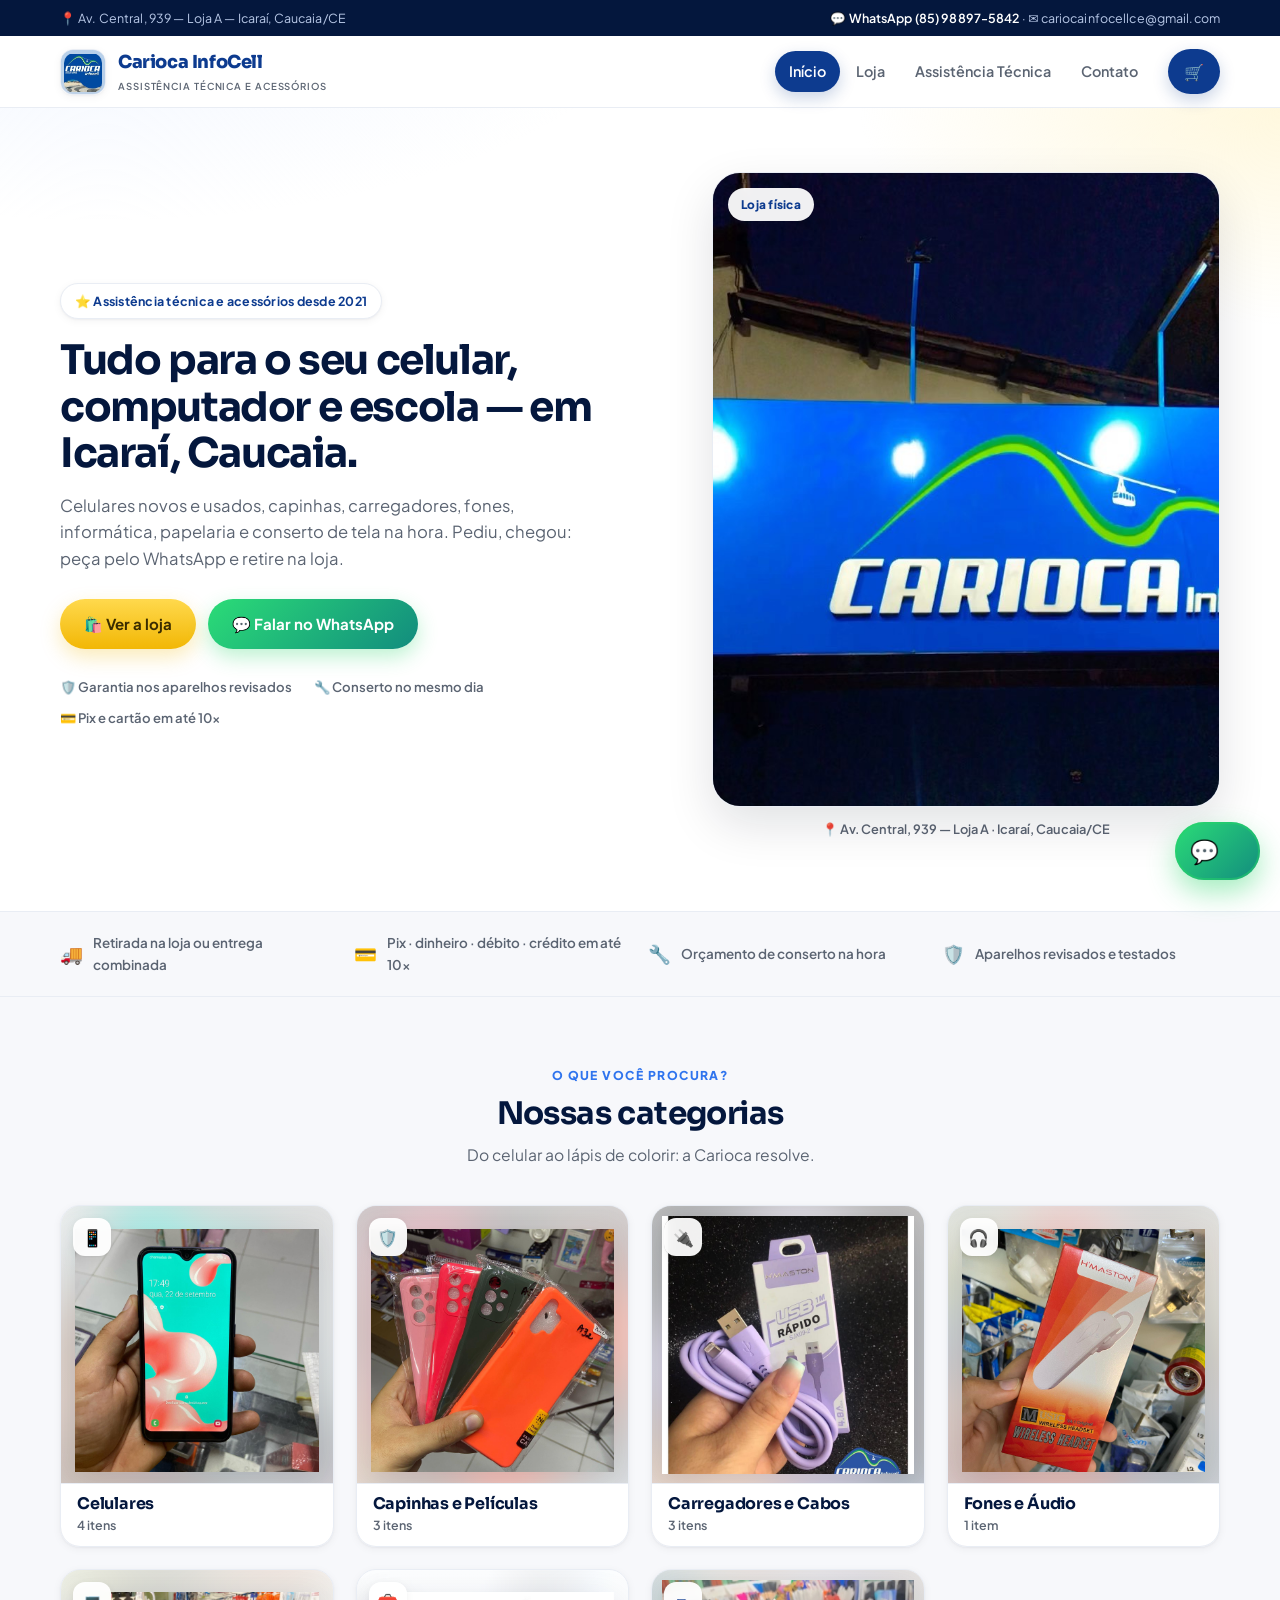
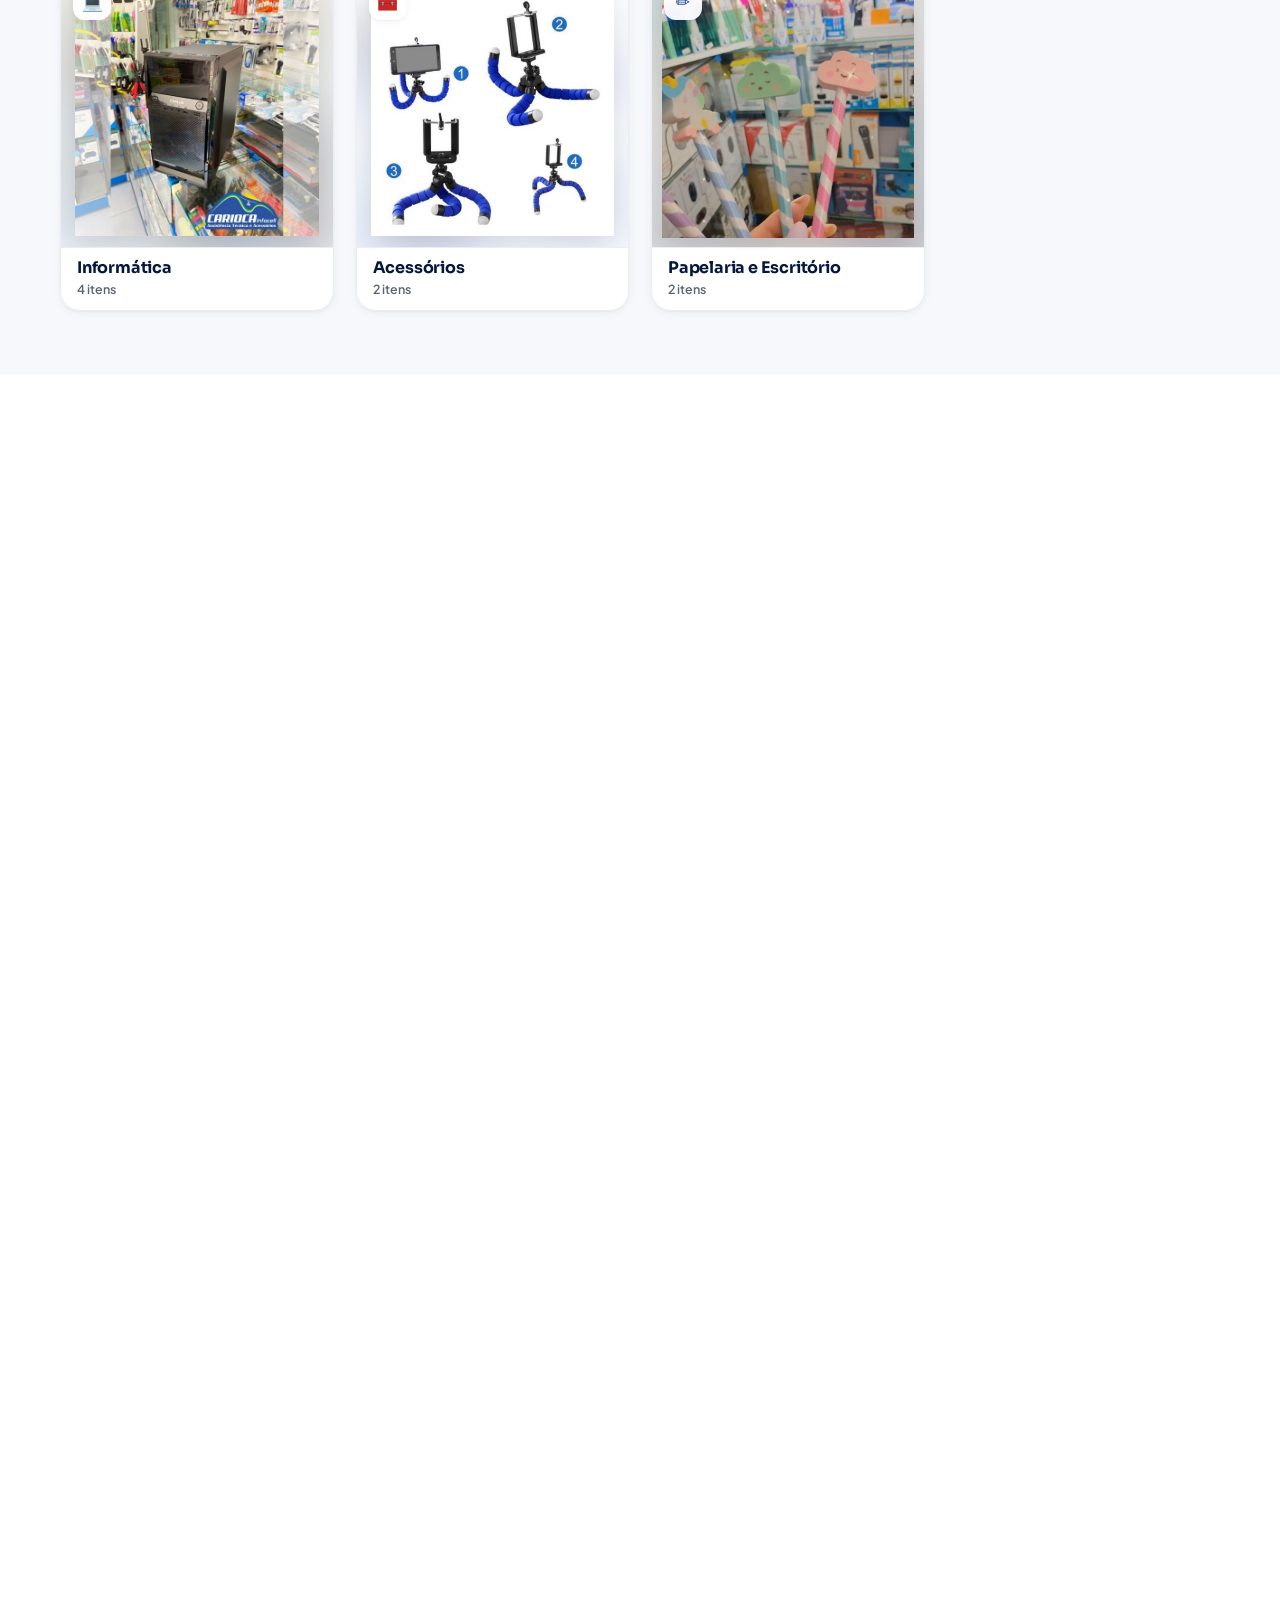
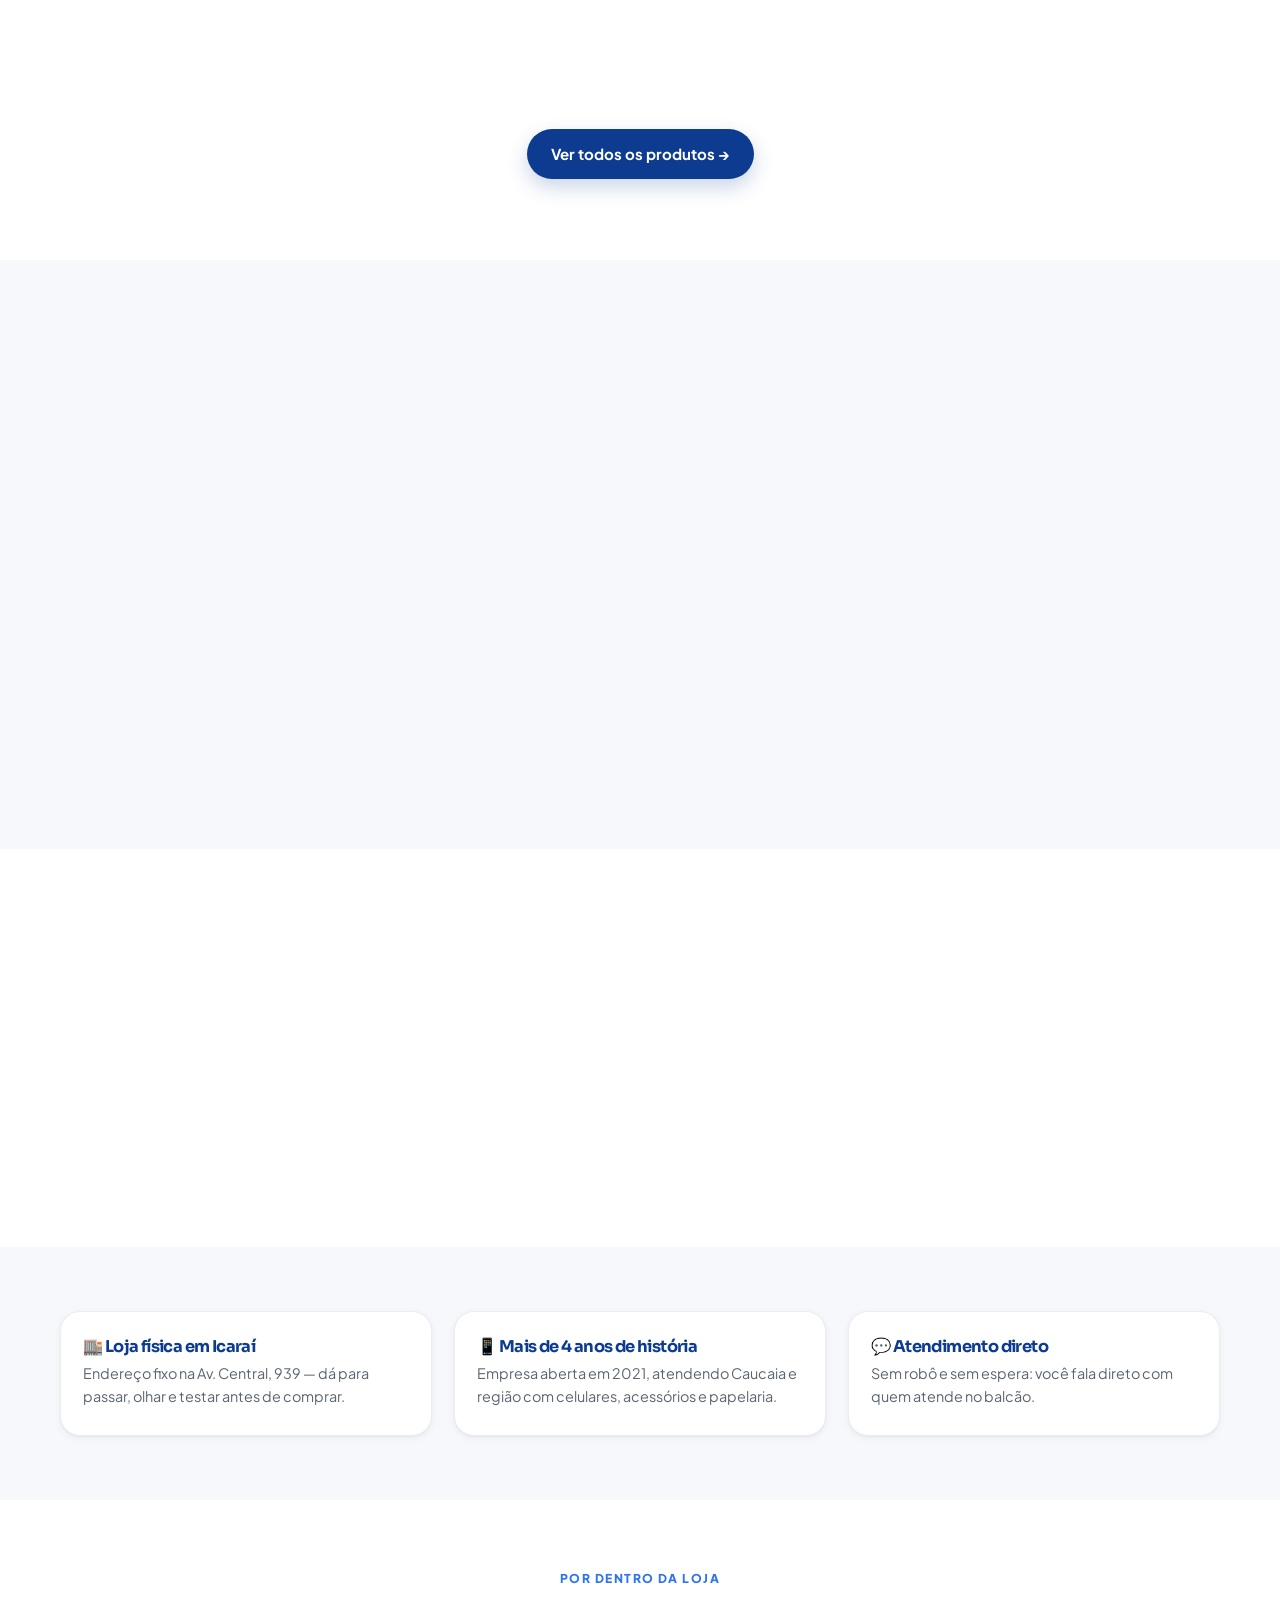
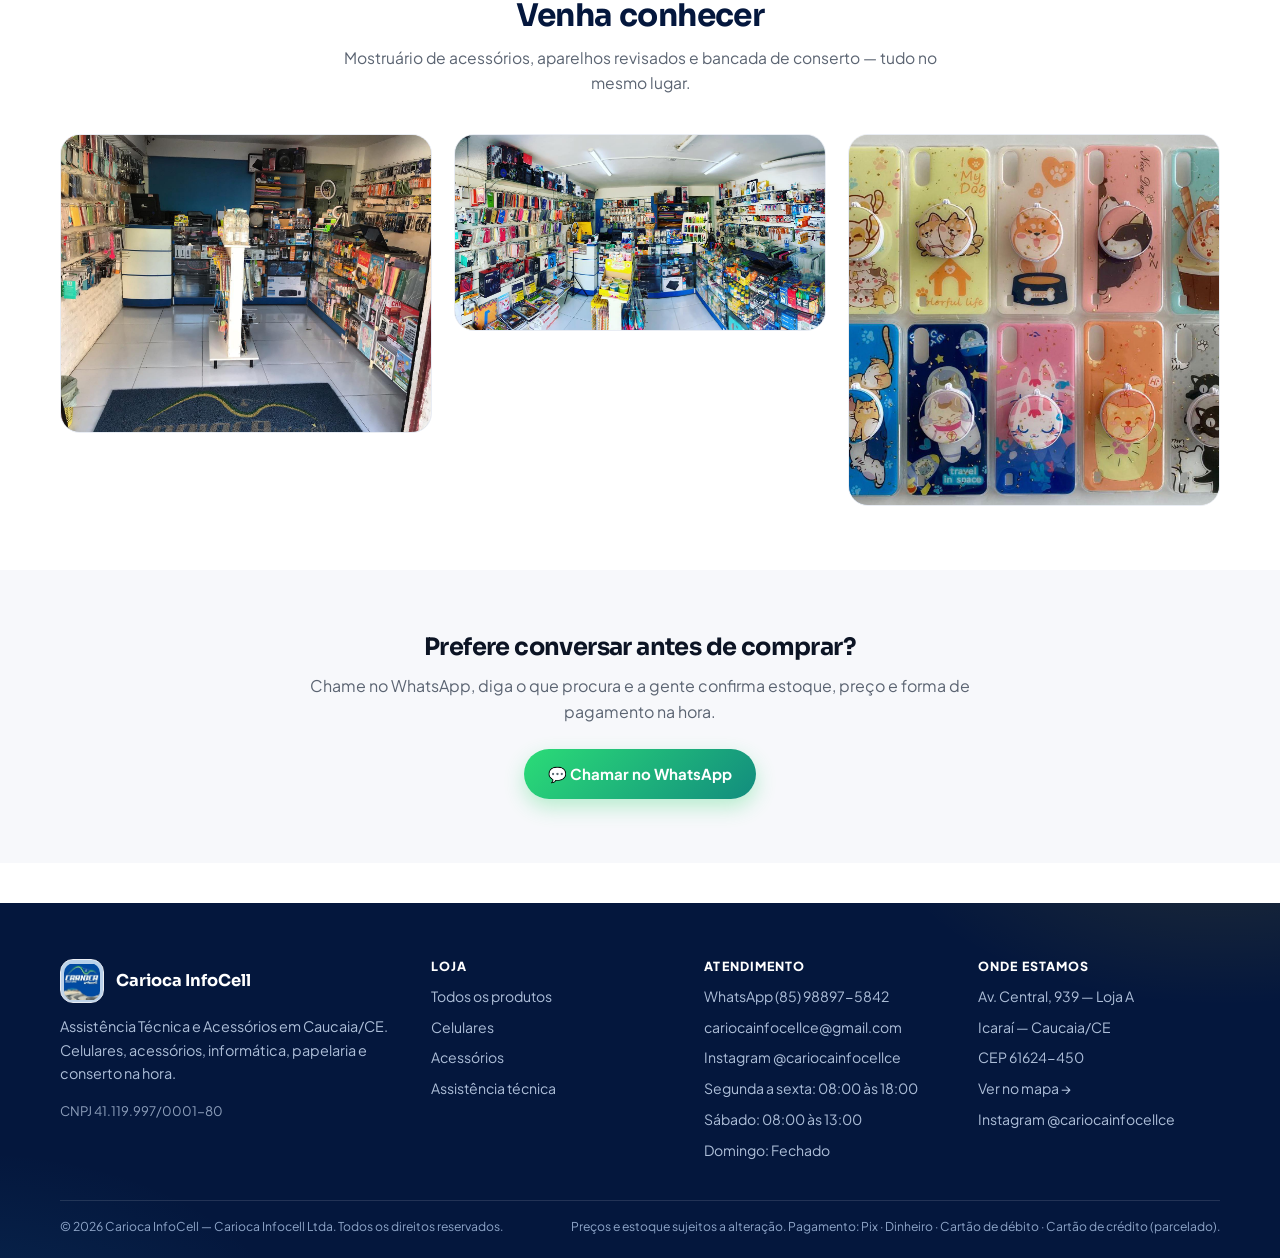
==== index.html @ 04f55c43 "Site Carioca InfoCell: fotos corrigidas, layout modernizado e mapa" ====
<!DOCTYPE html>
<html lang="pt-BR">
<head>
<meta charset="utf-8">
<meta name="viewport" content="width=device-width,initial-scale=1">
<title>Carioca InfoCell — Celulares, Acessórios e Assistência Técnica em Caucaia/CE</title>
<meta name="description" content="Carioca InfoCell: celulares novos e usados, capinhas, carregadores, fones, informática, papelaria e assistência técnica em Icaraí, Caucaia/CE. Peça pelo WhatsApp.">
<meta name="theme-color" content="#0d3b8f">
<meta property="og:title" content="Carioca InfoCell — Loja e Assistência Técnica em Caucaia/CE">
<meta property="og:description" content="Celulares, acessórios, informática e conserto na hora. Av. Central, 939 — Icaraí, Caucaia/CE.">
<meta property="og:type" content="website">
<link rel="icon" href="assets/img/logo.jpg">
<link rel="stylesheet" href="assets/css/style.css?v=5">
</head>
<body data-page="inicio">
<div id="topo"></div>

<!-- HERO -->
<section class="hero">
  <span class="hero-glow" aria-hidden="true"></span>
  <div class="wrap">
    <div class="hero-txt">
      <span class="selo">⭐ Assistência técnica e acessórios desde 2021</span>
      <h1>Tudo para o seu celular, computador e escola — em Icaraí, Caucaia.</h1>
      <p>Celulares novos e usados, capinhas, carregadores, fones, informática, papelaria e conserto de tela na hora. Pediu, chegou: peça pelo WhatsApp e retire na loja.</p>
      <div class="hero-btns">
        <a class="btn btn-amarelo" href="loja.html">🛍️ Ver a loja</a>
        <a class="btn btn-zap" target="_blank" rel="noopener" href="#" id="zapHero">💬 Falar no WhatsApp</a>
      </div>
      <div class="hero-selos">
        <span>🛡️ Garantia nos aparelhos revisados</span>
        <span>🔧 Conserto no mesmo dia</span>
        <span>💳 Pix e cartão em até 10x</span>
      </div>
    </div>

    <!-- a foto aparece INTEIRA: a imagem fica por cima de uma cópia desfocada dela mesma -->
    <div class="hero-card">
      <span class="nota">Loja física</span>
      <div class="foto">
        <span class="foto-bg" style="background-image:url(&quot;assets/img/loja-fachada.jpg&quot;)" aria-hidden="true"></span>
        <img src="assets/img/loja-fachada.jpg" alt="Fachada da Carioca InfoCell à noite, com o letreiro iluminado" decoding="async">
      </div>
      <span class="local">📍 Av. Central, 939 — Loja A · Icaraí, Caucaia/CE</span>
    </div>
  </div>
</section>

<!-- VANTAGENS -->
<div class="faixa"><div class="wrap">
  <div class="faixa-item"><i>🚚</i><span>Retirada na loja ou entrega combinada</span></div>
  <div class="faixa-item"><i>💳</i><span>Pix · dinheiro · débito · crédito em até 10x</span></div>
  <div class="faixa-item"><i>🔧</i><span>Orçamento de conserto na hora</span></div>
  <div class="faixa-item"><i>🛡️</i><span>Aparelhos revisados e testados</span></div>
</div></div>

<!-- CATEGORIAS -->
<section class="alt">
  <div class="wrap">
    <div class="titulo">
      <span class="kicker">O que você procura?</span>
      <h2>Nossas categorias</h2>
      <p>Do celular ao lápis de colorir: a Carioca resolve.</p>
    </div>
    <div class="grade g4" id="categorias"></div>
  </div>
</section>

<!-- DESTAQUES -->
<section>
  <div class="wrap">
    <div class="titulo">
      <span class="kicker">Ofertas da semana</span>
      <h2>Destaques da loja</h2>
      <p>Preços de hoje — estoque gira rápido, confirme pelo WhatsApp.</p>
    </div>
    <div class="grade g4" id="destaques"></div>
    <p style="text-align:center;margin-top:34px">
      <a class="btn btn-azul" href="loja.html">Ver todos os produtos →</a>
    </p>
  </div>
</section>

<!-- ASSISTÊNCIA TÉCNICA -->
<section class="alt">
  <div class="wrap two">
    <div>
      <span class="kicker-claro">Assistência técnica</span>
      <h2>Seu celular quebrado tem conserto — e é rápido</h2>
      <p style="color:var(--txt-2)">Bancada própria na loja, peças de qualidade e serviço com garantia. Notebook também: limpeza, formatação e troca de peças.</p>
      <ol class="passos">
        <li><b>Você manda o modelo no WhatsApp</b> — a gente já dá uma estimativa do valor.</li>
        <li><b>Traga o aparelho na loja</b> — diagnóstico feito na hora, sem enrolação.</li>
        <li><b>Você aprova o orçamento</b> e a gente conserta.</li>
        <li><b>Retira funcionando</b>, com garantia no serviço.</li>
      </ol>
      <a class="btn btn-zap" target="_blank" rel="noopener" href="#" id="zapServico">💬 Pedir orçamento agora</a>
    </div>
    <div class="foto">
      <span class="foto-bg" style="background-image:url(&quot;assets/img/assistencia-tela.jpg&quot;)" aria-hidden="true"></span>
      <img src="assets/img/assistencia-tela.jpg" alt="Celular com a tela quebrada e o mesmo aparelho depois do conserto" decoding="async">
    </div>
  </div>
</section>

<!-- COMO COMPRAR -->
<section>
  <div class="wrap">
    <div class="titulo">
      <span class="kicker">Simples assim</span>
      <h2>Como comprar pela loja</h2>
      <p>Nada de cadastro nem burocracia: você monta o pedido e a gente fecha no WhatsApp.</p>
    </div>
    <div class="grade g3">
      <div class="servico"><h3>1. Escolha os produtos</h3><p>Navegue pela loja, use a busca e adicione tudo o que quiser no carrinho.</p></div>
      <div class="servico"><h3>2. Confira o carrinho</h3><p>O valor aparece na hora. Item “sob consulta” é cotado junto no atendimento.</p></div>
      <div class="servico"><h3>3. Envie pelo WhatsApp</h3><p>Um clique monta a mensagem com seu pedido. A loja confirma estoque, valor e retirada.</p></div>
    </div>
  </div>
</section>

<!-- CONFIANÇA -->
<section class="alt">
  <div class="wrap">
    <div class="grade g3">
      <div class="servico"><h3>🏬 Loja física em Icaraí</h3><p>Endereço fixo na Av. Central, 939 — dá para passar, olhar e testar antes de comprar.</p></div>
      <div class="servico"><h3>📱 Mais de 4 anos de história</h3><p>Empresa aberta em 2021, atendendo Caucaia e região com celulares, acessórios e papelaria.</p></div>
      <div class="servico"><h3>💬 Atendimento direto</h3><p>Sem robô e sem espera: você fala direto com quem atende no balcão.</p></div>
    </div>
  </div>
</section>

<!-- GALERIA DA LOJA -->
<section>
  <div class="wrap">
    <div class="titulo">
      <span class="kicker">Por dentro da loja</span>
      <h2>Venha conhecer</h2>
      <p>Mostruário de acessórios, aparelhos revisados e bancada de conserto — tudo no mesmo lugar.</p>
    </div>
    <div class="grade g3 galeria">
      <div class="foto">
        <span class="foto-bg" style="background-image:url(&quot;assets/img/loja-interior.jpg&quot;)" aria-hidden="true"></span>
        <img src="assets/img/loja-interior.jpg" alt="Interior da loja Carioca InfoCell, com o balcão e os produtos" loading="lazy" decoding="async">
      </div>
      <div class="foto">
        <span class="foto-bg" style="background-image:url(&quot;assets/img/loja-prateleiras.jpg&quot;)" aria-hidden="true"></span>
        <img src="assets/img/loja-prateleiras.jpg" alt="Prateleiras com acessórios e produtos organizados na loja" loading="lazy" decoding="async">
      </div>
      <div class="foto">
        <span class="foto-bg" style="background-image:url(&quot;assets/img/capinhas-animais.jpg&quot;)" aria-hidden="true"></span>
        <img src="assets/img/capinhas-animais.jpg" alt="Capinhas de celular coloridas expostas na loja" loading="lazy" decoding="async">
      </div>
    </div>
  </div>
</section>

<!-- CTA -->
<section class="alt">
  <div class="wrap" style="text-align:center;max-width:760px">
    <h2>Prefere conversar antes de comprar?</h2>
    <p style="color:var(--txt-2);margin:0 auto 24px">Chame no WhatsApp, diga o que procura e a gente confirma estoque, preço e forma de pagamento na hora.</p>
    <a class="btn btn-zap" target="_blank" rel="noopener" href="#" id="zapCta">💬 Chamar no WhatsApp</a>
  </div>
</section>

<div id="rodape"></div>
<div id="toast" class="toast"></div>

<script src="assets/js/config.js"></script>
<script src="assets/js/catalogo.js"></script>
<script src="assets/js/app.js"></script>
<script>
  document.addEventListener("DOMContentLoaded", function () {
    var z = function (t) { return "https://wa.me/" + LOJA.whatsapp + "?text=" + encodeURIComponent(t); };
    document.getElementById("zapHero").href = z("Olá! Vim pelo site da Carioca InfoCell e quero saber mais.");
    document.getElementById("zapServico").href = z("Olá! Preciso de um orçamento de conserto. Aparelho: ");
    document.getElementById("zapCta").href = z("Olá! Vim pelo site da Carioca InfoCell e tenho uma dúvida.");
  });
</script>
</body>
</html>
---- assets/css/style.css ----
/* ===========================================================
   CARIOCA INFOCELL — design system 2.0 (moderno / clean)
   • Base branca, seções suaves, sombras leves em camadas
   • Fotos de produto inteiras em moldura clara (nada cortado)
   • Botões e cards com interação real (hover, press, sheen)
   =========================================================== */
@import url("https://fonts.googleapis.com/css2?family=Plus+Jakarta+Sans:wght@400;500;600;700;800&family=Sora:wght@500;600;700;800&display=swap");

:root{
  --azul:#0d3b8f;
  --azul-900:#04173d;
  --azul-800:#072457;
  --azul-700:#0d3b8f;
  --azul-600:#1550bd;
  --azul-500:#2f74ee;
  --azul-300:#7fa9ff;
  --azul-050:#eef4ff;
  --verde:#00a651;
  --zap:#25d366;
  --zap-esc:#128c7e;
  --amarelo:#ffcc00;
  --amarelo-600:#f2b705;
  --txt:#0c1424;
  --txt-2:#5b6472;
  --linha:#e9edf4;
  --linha-2:#dfe5ee;
  --bg:#ffffff;
  --bg-soft:#f7f8fb;
  --card:#ffffff;

  --sh-1:0 1px 2px rgba(12,20,36,.04),0 2px 8px rgba(12,20,36,.05);
  --sh-2:0 8px 24px rgba(12,20,36,.07),0 2px 6px rgba(12,20,36,.04);
  --sh-3:0 18px 48px rgba(12,20,36,.12);
  --r-sm:10px;--r:14px;--r-lg:20px;--r-xl:28px;
  --max:1200px;

  --f-txt:"Plus Jakarta Sans","Segoe UI",system-ui,-apple-system,Roboto,Arial,sans-serif;
  --f-tit:"Sora","Plus Jakarta Sans","Segoe UI",system-ui,sans-serif;
}
*{box-sizing:border-box}
html{scroll-behavior:smooth;-webkit-text-size-adjust:100%}
body{
  margin:0;color:var(--txt);font-family:var(--f-txt);line-height:1.62;
  -webkit-font-smoothing:antialiased;overflow-x:hidden;background:var(--bg);
}
img{max-width:100%;display:block}
a{color:var(--azul);text-decoration:none}
h1,h2,h3,h4{font-family:var(--f-tit);line-height:1.14;margin:0 0 .5em;letter-spacing:-.6px}
h1{letter-spacing:-1.4px}
p{margin:0 0 1em}
.wrap{max-width:var(--max);margin:0 auto;padding:0 20px}
.sr{position:absolute;width:1px;height:1px;overflow:hidden;clip:rect(0 0 0 0)}
::selection{background:var(--amarelo);color:#3a2c00}
:focus-visible{outline:3px solid var(--azul-500);outline-offset:3px;border-radius:8px}

/* ===========================================================
   SISTEMA DE FOTO 2.0
   Produto: moldura clara + foto inteira (contain) = nada cortado.
   Ambiente: foto preenche (cover) = visual limpo.
   =========================================================== */
.foto{
  position:relative;overflow:hidden;border-radius:var(--r-lg);
  background:
    radial-gradient(120% 90% at 50% 32%,#ffffff 0%,#f3f6fb 58%,#e9eef7 100%);
  isolation:isolate;border:1px solid var(--linha);
}
/* fundo desfocado da própria foto: preenche a moldura sem cortar o produto */
.foto-bg{
  display:block;position:absolute;inset:-18px;z-index:0;
  background-size:cover;background-position:center;
  filter:blur(26px) saturate(1.25) brightness(1.06);
  transform:scale(1.15);opacity:.45;pointer-events:none
}
.foto img{
  position:relative;z-index:2;width:100%;height:100%;
  object-fit:contain;object-position:center;display:block;
  filter:drop-shadow(0 12px 20px rgba(12,20,36,.12));
}
/* foto de produto: fundo de estúdio, respiro e sombra suave — NUNCA corta */
.card .foto{background:radial-gradient(120% 90% at 50% 30%,#fff 0%,#f4f7fc 62%,#e9eef7 100%);border:1px solid var(--linha);border-radius:var(--r-lg)}
.card .foto img{padding:14px;object-fit:contain}
/* ambiente (hero, serviço): a foto preenche a moldura — sem faixa desfocada */
.hero-card .foto img{object-fit:cover;object-position:center 46%;padding:0}
.two .foto img{object-fit:cover;object-position:center;padding:0}
/* galeria de ambiente: preenche o quadro (foto de ambiente tolera recorte) */
.grade > .foto img{object-fit:cover;padding:0}
/* galeria em proporção natural: cada foto mostra o seu enquadramento, sem faixa */
.galeria{align-items:start}
.galeria .foto{aspect-ratio:auto!important}
.galeria .foto img{height:auto;padding:0;object-fit:cover}

/* alguma foto precisa preencher a moldura (retrato em caixa quadrada) */
.foto.cobrir img{object-fit:cover;padding:0}
.cat-card.cobrir img{object-fit:cover;padding:10px}

.foto-mini{
  position:relative;overflow:hidden;border-radius:var(--r-sm);
  background:radial-gradient(120% 120% at 50% 40%,#fff,#eef2f9);
  flex:0 0 auto;border:1px solid var(--linha)
}
.foto-mini img{position:relative;z-index:2;width:100%;height:100%;object-fit:contain;padding:3px;filter:none}

/* ---------- animações ---------- */
@keyframes sobe{from{opacity:0;transform:translateY(16px)}to{opacity:1;transform:none}}
@keyframes pulsa{0%{transform:scale(1);opacity:.55}70%{transform:scale(1.22);opacity:0}100%{opacity:0}}
.reveal{opacity:0;transform:translateY(18px)}
.reveal.vis{opacity:1;transform:none;transition:opacity .6s ease,transform .7s cubic-bezier(.22,1,.36,1);transition-delay:var(--d,0ms)}

/* ---------- barra superior ---------- */
.topo-info{
  background:var(--azul-900);color:#b9c9e8;font-size:.78rem;
  padding:8px 0;position:relative;z-index:70;letter-spacing:.01em
}
.topo-info .wrap{display:flex;flex-wrap:wrap;gap:6px 20px;justify-content:space-between;align-items:center}
.topo-info a{color:#fff;font-weight:600;transition:color .2s}
.topo-info a:hover{color:var(--amarelo)}

/* ---------- cabeçalho ---------- */
header.site{
  background:rgba(255,255,255,.88);backdrop-filter:saturate(180%) blur(16px);
  position:sticky;top:0;z-index:60;border-bottom:1px solid var(--linha);
  transition:box-shadow .3s ease,background .3s ease
}
header.site.scrolled{box-shadow:0 8px 30px rgba(12,20,36,.08);background:rgba(255,255,255,.96)}
header.site .bar{display:flex;align-items:center;gap:16px;padding:12px 0}
.logo{display:flex;align-items:center;gap:12px;font-family:var(--f-tit);font-weight:800;color:var(--azul);font-size:1.12rem;letter-spacing:-.4px}
.logo .foto-mini,.logo img{width:46px;height:46px;border-radius:13px;box-shadow:var(--sh-1)}
.logo small{display:block;font-family:var(--f-txt);font-weight:600;font-size:.6rem;color:var(--txt-2);letter-spacing:.9px;text-transform:uppercase;margin-top:2px}
nav.menu{margin-left:auto;display:flex;gap:2px;align-items:center}
nav.menu a{padding:9px 14px;border-radius:999px;font-weight:600;font-size:.9rem;color:var(--txt-2);white-space:nowrap;transition:color .2s,background .2s}
nav.menu a:hover{background:var(--azul-050);color:var(--azul)}
nav.menu a.ativo{background:var(--azul);color:#fff;box-shadow:0 6px 16px rgba(13,59,143,.22)}
.btn-carrinho{
  position:relative;display:inline-flex;align-items:center;gap:8px;cursor:pointer;
  background:var(--azul);color:#fff;border:0;font:inherit;font-weight:700;
  padding:10px 16px;border-radius:999px;box-shadow:0 6px 16px rgba(13,59,143,.22);
  transition:transform .16s ease,box-shadow .2s ease,background .2s
}
.btn-carrinho:hover{transform:translateY(-2px);box-shadow:0 12px 24px rgba(13,59,143,.3);background:var(--azul-600)}
.btn-carrinho:active{transform:translateY(0) scale(.98)}
.btn-carrinho .badge{
  background:var(--amarelo);color:#3a2c00;font-size:.7rem;border-radius:999px;font-weight:800;
  min-width:20px;height:20px;display:inline-flex;align-items:center;justify-content:center;padding:0 5px
}
.menu-toggle{display:none;background:none;border:1px solid var(--linha);border-radius:12px;font-size:1.2rem;padding:6px 12px;cursor:pointer;color:var(--azul);transition:.2s}
.menu-toggle:hover{background:var(--azul-050)}

/* ---------- botões ---------- */
.btn{
  position:relative;overflow:hidden;display:inline-flex;align-items:center;justify-content:center;gap:8px;
  font-weight:700;font-size:.94rem;padding:13px 24px;border:0;border-radius:999px;cursor:pointer;
  text-align:center;white-space:nowrap;transition:transform .16s ease,box-shadow .22s ease,filter .2s ease;
  will-change:transform
}
.btn:active{transform:scale(.97)}
.btn-azul{background:var(--azul);color:#fff;box-shadow:0 8px 20px rgba(13,59,143,.22)}
.btn-azul:hover{background:var(--azul-600);transform:translateY(-2px);box-shadow:0 14px 28px rgba(13,59,143,.3)}
.btn-amarelo{background:linear-gradient(180deg,#ffd94d,var(--amarelo-600));color:#3a2c00;box-shadow:0 8px 20px rgba(242,183,5,.28)}
.btn-amarelo:hover{transform:translateY(-2px);box-shadow:0 14px 28px rgba(242,183,5,.38);filter:brightness(1.03)}
.btn-zap{background:linear-gradient(135deg,#2bdc77,var(--zap-esc));color:#fff;box-shadow:0 8px 20px rgba(37,211,102,.3)}
.btn-zap:hover{transform:translateY(-2px);box-shadow:0 14px 30px rgba(37,211,102,.4);filter:brightness(1.04)}
/* botão de contorno, para ação secundária */
.btn-linha{background:#fff;color:var(--azul);border:1.5px solid var(--linha-2);box-shadow:var(--sh-1)}
.btn-linha:hover{border-color:var(--azul-300);background:var(--azul-050);transform:translateY(-2px);box-shadow:var(--sh-2)}
/* brilho que atravessa o botão no hover */
.btn:after{
  content:"";position:absolute;top:0;left:-120%;width:60%;height:100%;
  background:linear-gradient(100deg,transparent,rgba(255,255,255,.45),transparent);
  transform:skewX(-20deg);transition:left .55s ease;pointer-events:none
}
.btn:hover:after{left:130%}

/* ---------- HERO ---------- */
.hero{
  position:relative;overflow:hidden;padding:64px 0 72px;
  background:
    radial-gradient(900px 420px at 8% -20%,#eef4ff 0%,rgba(238,244,255,0) 65%),
    radial-gradient(700px 360px at 100% 0%,#fff8de 0%,rgba(255,248,222,0) 60%),
    var(--bg)
}
.hero-glow{display:none}
.hero .wrap{display:grid;grid-template-columns:1.08fr .92fr;gap:56px;align-items:center}
.selo{
  display:inline-flex;align-items:center;gap:7px;background:#fff;border:1px solid var(--linha);
  color:var(--azul);font-weight:700;font-size:.78rem;padding:7px 14px;border-radius:999px;
  box-shadow:var(--sh-1);margin-bottom:18px;letter-spacing:.02em
}
.hero h1{font-size:2.55rem;color:var(--azul-900);margin-bottom:16px}
.hero p{font-size:1.04rem;color:var(--txt-2);max-width:540px;margin-bottom:26px}
.hero-btns{display:flex;flex-wrap:wrap;gap:12px;margin-bottom:26px}
.hero-selos{display:flex;flex-wrap:wrap;gap:10px 22px;font-size:.82rem;color:var(--txt-2);font-weight:600}
.hero-selos span{display:inline-flex;align-items:center;gap:6px}
.hero-card{position:relative}
.hero-card .nota{
  position:absolute;top:16px;left:16px;z-index:5;background:rgba(255,255,255,.94);
  backdrop-filter:blur(8px);color:var(--azul);font-weight:800;font-size:.74rem;
  padding:7px 13px;border-radius:999px;box-shadow:var(--sh-2);letter-spacing:.02em
}
.hero-card .foto{border-radius:var(--r-xl);aspect-ratio:4/5;box-shadow:var(--sh-3)}
.hero-card .local{
  display:block;margin-top:12px;font-size:.8rem;color:var(--txt-2);font-weight:600;text-align:center
}

/* ---------- faixa de vantagens ---------- */
.faixa{background:var(--bg-soft);border-top:1px solid var(--linha);border-bottom:1px solid var(--linha);padding:20px 0}
.faixa .wrap{display:grid;grid-template-columns:repeat(4,1fr);gap:16px}
.faixa-item{display:flex;align-items:center;gap:10px;font-size:.84rem;font-weight:600;color:var(--txt-2)}
.faixa-item i{font-style:normal;font-size:1.15rem}

/* ---------- seções ---------- */
section{padding:64px 0}
section.alt{background:var(--bg-soft)}
.titulo{max-width:640px;margin:0 auto 38px;text-align:center}
.titulo h2{font-size:1.95rem;color:var(--azul-900);margin-bottom:.35em}
.titulo p{color:var(--txt-2);margin:0;font-size:.98rem}
.kicker{
  display:inline-block;font-size:.76rem;font-weight:800;letter-spacing:.12em;
  text-transform:uppercase;color:var(--azul-500);margin-bottom:10px
}
.kicker-claro{
  display:inline-block;font-size:.76rem;font-weight:800;letter-spacing:.12em;
  text-transform:uppercase;color:var(--azul-500);margin-bottom:10px
}

/* ---------- grades ---------- */
.grade{display:grid;gap:22px}
.g4{grid-template-columns:repeat(4,1fr)}
.g3{grid-template-columns:repeat(3,1fr)}

/* ---------- card de categoria ---------- */
.cat-card{
  position:relative;display:block;border-radius:var(--r-lg);overflow:hidden;
  aspect-ratio:4/5;box-shadow:var(--sh-1);border:1px solid var(--linha);
  background:linear-gradient(180deg,#fbfcfe 0%,#eef3fb 100%);
  transition:transform .28s cubic-bezier(.22,1,.36,1),box-shadow .28s ease
}
/* foto INTEIRA na área da imagem: nada de corte nem faixa vazia */
.cat-card img{
  position:absolute;top:0;left:0;width:100%;height:calc(100% - 62px);
  object-fit:contain;object-position:center;padding:14px 14px 4px;z-index:2;
  filter:drop-shadow(0 10px 16px rgba(12,20,36,.12));
  transition:transform .5s cubic-bezier(.22,1,.36,1)
}
.cat-card .foto-bg{inset:-18px -18px 44px -18px;opacity:.32}
.cat-card:after{content:"";position:absolute;inset:auto 0 0 0;height:62px;z-index:2;
  background:#fff;border-top:1px solid var(--linha)}
.cat-card .ico{
  position:absolute;top:12px;left:12px;z-index:4;background:rgba(255,255,255,.94);
  width:38px;height:38px;border-radius:12px;display:grid;place-items:center;font-size:1.05rem;
  box-shadow:var(--sh-1);backdrop-filter:blur(6px)
}
.cat-card .cat-txt{
  position:absolute;left:0;right:0;bottom:0;height:62px;z-index:4;
  padding:0 16px;display:flex;flex-direction:column;justify-content:center;
  color:var(--azul-900)
}
.cat-card h3{font-size:1rem;margin:0 0 2px;color:var(--azul-900);letter-spacing:-.2px}
.cat-card p{margin:0;font-size:.78rem;color:var(--txt-2);font-weight:600}
.cat-card:hover{transform:translateY(-5px);box-shadow:var(--sh-2)}
.cat-card:hover img{transform:scale(1.04)}
.cat-card:active{transform:translateY(-1px) scale(.99)}

/* ---------- card de produto ---------- */
.card{
  position:relative;display:flex;flex-direction:column;background:var(--card);
  border:1px solid var(--linha);border-radius:var(--r-lg);overflow:hidden;
  box-shadow:var(--sh-1);transition:transform .26s cubic-bezier(.22,1,.36,1),box-shadow .26s ease,border-color .26s
}
.card:hover{transform:translateY(-4px);box-shadow:var(--sh-2);border-color:var(--linha-2)}
.card .foto{display:block;aspect-ratio:1/1;border-radius:0;border:0;border-bottom:1px solid var(--linha)}
.card .foto img{transition:transform .45s cubic-bezier(.22,1,.36,1)}
.card:hover .foto img{transform:scale(1.035)}
.card .corpo{padding:16px 16px 18px;display:flex;flex-direction:column;flex:1}
.card .cat{
  font-size:.7rem;font-weight:800;letter-spacing:.08em;text-transform:uppercase;
  color:var(--azul-500);margin-bottom:6px
}
.card h3{font-size:1rem;margin:0 0 6px;line-height:1.3}
.card .desc{
  font-size:.84rem;color:var(--txt-2);margin:0 0 12px;
  display:-webkit-box;-webkit-line-clamp:2;-webkit-box-orient:vertical;overflow:hidden
}
.card .preco{font-family:var(--f-tit);font-weight:800;font-size:1.28rem;color:var(--azul-900);margin-top:auto}
.card .preco small{display:block;font-family:var(--f-txt);font-weight:600;font-size:.74rem;color:var(--txt-2);letter-spacing:0}
.card .consultar{font-family:var(--f-tit);font-weight:800;font-size:1.02rem;color:var(--azul);margin-top:auto}
.card .acoes{display:flex;gap:8px;margin-top:14px}
.card .acoes .btn{flex:1;padding:11px 12px;font-size:.84rem;border-radius:12px}
.card .tag,.card .off{
  position:absolute;z-index:4;font-size:.68rem;font-weight:800;letter-spacing:.04em;
  text-transform:uppercase;padding:5px 10px;border-radius:999px;box-shadow:var(--sh-1)
}
.card .tag{top:12px;left:12px;background:#fff;color:var(--azul)}
.card .tag.usado{background:#fff4d6;color:#8a6100}
.card .tag.novo{background:#e7f8ef;color:#0a7a45}
.card .tag.promocao{background:#ffe4e0;color:#b3261e}
.card .off{top:12px;right:12px;background:var(--amarelo);color:#3a2c00}

/* ---------- serviço / blocos ---------- */
.servico{
  position:relative;background:#fff;border:1px solid var(--linha);border-radius:var(--r-lg);
  padding:26px 22px;box-shadow:var(--sh-1);overflow:hidden;
  transition:transform .26s cubic-bezier(.22,1,.36,1),box-shadow .26s ease,border-color .26s
}
.servico:hover{transform:translateY(-3px);box-shadow:var(--sh-2);border-color:var(--linha-2)}
.servico:before{
  content:"";position:absolute;top:0;left:0;right:0;height:3px;
  background:linear-gradient(90deg,var(--azul),var(--azul-500));transform:scaleX(0);transform-origin:left;
  transition:transform .35s ease
}
.servico:hover:before{transform:scaleX(1)}
.servico h3{color:var(--azul);font-size:1.02rem;margin-bottom:.35em}
.servico p{margin:0;color:var(--txt-2);font-size:.9rem}

.two{display:grid;grid-template-columns:1fr 1fr;gap:48px;align-items:center}
.two .foto{border-radius:var(--r-lg);box-shadow:var(--sh-2);border:1px solid var(--linha);aspect-ratio:4/3}
/* mapa estático (imagem clicável) */
.mapa{display:block;margin-top:16px;border-radius:var(--r-lg);overflow:hidden;border:1px solid var(--linha);box-shadow:var(--sh-2);line-height:0;position:relative}
.mapa img{width:100%;height:auto;display:block;transition:transform .45s cubic-bezier(.22,1,.36,1)}
.mapa:hover img{transform:scale(1.03)}
.mapa:after{content:"Abrir no mapa ↗";position:absolute;right:12px;top:12px;background:rgba(255,255,255,.95);color:var(--azul);font-weight:800;font-size:.76rem;padding:6px 12px;border-radius:999px;box-shadow:var(--sh-1);line-height:1.4}
.moldura{border-radius:var(--r-lg);box-shadow:var(--sh-2);border:1px solid var(--linha);background:#fff;padding:10px}
.passos{counter-reset:p;list-style:none;padding:0;margin:22px 0 26px;position:relative}
.passos li{counter-increment:p;position:relative;padding:0 0 22px 54px;color:var(--txt-2);font-size:.94rem}
.passos li:after{content:"";position:absolute;left:16px;top:34px;bottom:0;width:2px;background:linear-gradient(180deg,var(--linha-2),transparent)}
.passos li:last-child:after{display:none}
.passos li:before{
  content:counter(p);position:absolute;left:0;top:-3px;width:34px;height:34px;border-radius:11px;
  background:var(--azul);color:#fff;display:flex;align-items:center;justify-content:center;
  font-family:var(--f-tit);font-weight:800;font-size:.95rem;box-shadow:0 6px 16px rgba(13,59,143,.22)
}
.passos li b{color:var(--txt);font-weight:800}

/* ---------- página de produto ---------- */
.voltar{display:inline-flex;align-items:center;gap:6px;font-weight:700;font-size:.88rem;color:var(--txt-2);margin-bottom:20px;transition:color .2s}
.voltar:hover{color:var(--azul)}
.detalhe{display:grid;grid-template-columns:1fr 1fr;gap:48px;align-items:start}
.detalhe .foto{
  background:#f7f8fb;border:1px solid var(--linha);border-radius:var(--r-xl);
  box-shadow:var(--sh-2);aspect-ratio:1/1
}
.detalhe .foto img{padding:26px}
.detalhe h1{font-size:1.9rem;margin:8px 0 12px;color:var(--azul-900)}
.detalhe .preco{font-family:var(--f-tit);font-weight:800;font-size:2rem;color:var(--azul);margin:12px 0}
.detalhe .preco small{display:block;font-family:var(--f-txt);font-weight:600;font-size:.84rem;color:var(--txt-2)}
.detalhe ul{margin:20px 0;padding-left:18px;color:var(--txt-2);font-size:.92rem}
.detalhe ul li{margin-bottom:7px}
.comprar{display:flex;flex-wrap:wrap;gap:10px;margin-top:8px}
.aviso{
  background:#fff8e1;border:1px solid #ffe7a3;border-radius:var(--r);
  padding:12px 16px;font-size:.84rem;color:#7a5c00;font-weight:600
}

/* ---------- loja / filtros ---------- */
.filtros{display:flex;flex-wrap:wrap;gap:12px;align-items:center;margin-bottom:22px}
.busca{
  flex:1 1 260px;display:flex;align-items:center;gap:8px;background:#fff;
  border:1px solid var(--linha);border-radius:999px;padding:10px 18px;box-shadow:var(--sh-1);
  transition:border-color .2s,box-shadow .2s
}
.busca:focus-within{border-color:var(--azul-300);box-shadow:0 0 0 4px rgba(47,116,238,.12)}
.busca input{border:0;outline:0;font:inherit;font-size:.92rem;flex:1;background:none;color:var(--txt)}
select.ordem{
  border:1px solid var(--linha);border-radius:999px;padding:10px 16px;font:inherit;font-size:.88rem;
  background:#fff;color:var(--txt);cursor:pointer;box-shadow:var(--sh-1)
}
.chips{display:flex;flex-wrap:wrap;gap:8px;margin-bottom:18px}
.chip{
  border:1px solid var(--linha);background:#fff;color:var(--txt-2);font:inherit;font-weight:700;
  font-size:.84rem;padding:9px 16px;border-radius:999px;cursor:pointer;
  transition:background .2s,color .2s,border-color .2s,transform .12s
}
.chip:hover{border-color:var(--azul-300);color:var(--azul)}
.chip.on{background:var(--azul);border-color:var(--azul);color:#fff;box-shadow:0 6px 16px rgba(13,59,143,.22)}
.chip:active{transform:scale(.97)}
.contador{font-size:.86rem;color:var(--txt-2);font-weight:600;margin-bottom:20px}

/* ---------- carrinho ---------- */
.carrinho-grid{display:grid;grid-template-columns:1.35fr .65fr;gap:34px;align-items:start}
.item{
  display:grid;grid-template-columns:92px 1fr auto;grid-template-areas:"f i p";
  gap:16px;align-items:center;background:#fff;border:1px solid var(--linha);
  border-radius:var(--r);padding:14px;margin-bottom:12px;box-shadow:var(--sh-1)
}
.item .foto-mini{width:92px;height:92px;grid-area:f}
.item h4{margin:0 0 4px;font-size:.95rem}
.item .p{font-weight:800;color:var(--azul);font-size:.95rem}
.qtd{display:inline-flex;align-items:center;gap:0;border:1px solid var(--linha);border-radius:999px;overflow:hidden;margin-top:8px}
.qtd button{
  border:0;background:#f7f8fb;width:30px;height:30px;font-size:1rem;cursor:pointer;color:var(--azul);
  font-weight:800;transition:background .15s
}
.qtd button:hover{background:var(--azul-050)}
.qtd span{min-width:30px;text-align:center;font-weight:800;font-size:.88rem}
.remover{border:0;background:none;color:#b3261e;font:inherit;font-size:.76rem;font-weight:700;cursor:pointer;text-decoration:underline}
.resumo{
  background:#fff;border:1px solid var(--linha);border-radius:var(--r-lg);
  padding:22px;box-shadow:var(--sh-2);position:sticky;top:90px
}
.resumo .total{display:flex;justify-content:space-between;font-family:var(--f-tit);font-weight:800;font-size:1.2rem;margin-bottom:12px;color:var(--azul-900)}
.resumo label{display:block;font-size:.8rem;font-weight:700;color:var(--txt-2);margin:12px 0 5px}
.resumo input,.resumo select,.resumo textarea{
  width:100%;border:1px solid var(--linha);border-radius:12px;padding:11px 13px;font:inherit;
  font-size:.9rem;color:var(--txt);background:#fff;transition:border-color .2s,box-shadow .2s
}
.resumo input:focus,.resumo select:focus,.resumo textarea:focus{
  outline:0;border-color:var(--azul-300);box-shadow:0 0 0 4px rgba(47,116,238,.12)
}
.vazio{text-align:center;color:var(--txt-2);padding:44px 16px;font-size:.95rem}

/* ---------- rodapé ---------- */
footer.site{
  position:relative;color:#aebfd9;padding:56px 0 22px;margin-top:40px;overflow:hidden;
  background:var(--azul-900)
}
footer.site:before{
  content:"";position:absolute;inset:-30% -10%;pointer-events:none;
  background:radial-gradient(560px 300px at 88% 4%,rgba(255,204,0,.12),transparent 62%),
             radial-gradient(520px 300px at 6% 96%,rgba(56,189,248,.1),transparent 64%)
}
footer.site .wrap{position:relative;z-index:2}
footer.site .cols{display:grid;grid-template-columns:1.4fr 1fr 1fr 1fr;gap:32px}
footer.site .marca{display:flex;align-items:center;gap:12px;margin-bottom:12px}
footer.site .marca img,footer.site .marca .foto-mini{width:44px;height:44px;border-radius:13px}
footer.site .marca strong{font-family:var(--f-tit);color:#fff;font-size:1.02rem;display:block}
footer.site h4{color:#fff;font-size:.78rem;margin:0 0 .9em;text-transform:uppercase;letter-spacing:1.1px;font-family:var(--f-txt);font-weight:800}
footer.site a{color:#aebfd9;font-size:.88rem;transition:color .2s}
footer.site a:hover{color:var(--amarelo)}
footer.site ul{list-style:none;padding:0;margin:0}
footer.site li{margin-bottom:8px;font-size:.88rem}
footer.site p{font-size:.88rem}
.copy{
  border-top:1px solid rgba(255,255,255,.12);margin-top:30px;padding-top:16px;font-size:.76rem;
  display:flex;justify-content:space-between;gap:12px;flex-wrap:wrap;color:#8fa6c9
}

/* ---------- flutuantes ---------- */
.zap-float{
  position:fixed;right:20px;bottom:20px;z-index:80;
  background:linear-gradient(135deg,#2bdc77,var(--zap-esc));color:#fff;
  height:58px;padding:0 18px 0 0;border-radius:999px;display:flex;align-items:center;gap:9px;
  font-weight:800;font-size:.92rem;box-shadow:0 12px 28px rgba(37,211,102,.42);
  transition:transform .2s,box-shadow .25s
}
.zap-float b{width:58px;height:58px;display:grid;place-items:center;font-size:1.45rem;font-weight:400}
.zap-float span{max-width:0;overflow:hidden;white-space:nowrap;transition:max-width .35s ease}
.zap-float:hover{transform:translateY(-3px);box-shadow:0 18px 36px rgba(37,211,102,.5)}
.zap-float:hover span{max-width:150px}
.zap-float:before{
  content:"";position:absolute;inset:0;border-radius:999px;border:2px solid rgba(37,211,102,.5);
  animation:pulsa 2.6s ease-out infinite
}

.gaveta{position:fixed;inset:0;background:rgba(4,12,32,.5);backdrop-filter:blur(4px);z-index:90;opacity:0;visibility:hidden;transition:opacity .3s ease,visibility .3s}
.gaveta.aberta{opacity:1;visibility:visible}
.gaveta .painel{
  position:absolute;right:0;top:0;height:100%;width:400px;max-width:93vw;background:#fff;
  padding:22px;overflow:auto;box-shadow:-20px 0 60px rgba(4,16,40,.3);
  transform:translateX(28px);transition:transform .36s cubic-bezier(.22,1,.36,1)
}
.gaveta.aberta .painel{transform:none}
.gaveta h3{display:flex;justify-content:space-between;align-items:center;font-size:1.08rem}
.gaveta .fechar{background:var(--bg-soft);border:0;width:36px;height:36px;border-radius:50%;font-size:1.15rem;cursor:pointer;color:var(--azul);line-height:1;transition:.2s}
.gaveta .fechar:hover{background:var(--azul);color:#fff}
.gaveta #gavetaItens .item{grid-template-columns:72px 1fr;grid-template-areas:"f i";gap:12px;padding:10px}
.gaveta #gavetaItens .item .foto-mini{width:72px;height:72px}
.toast{
  position:fixed;left:50%;bottom:28px;transform:translate(-50%,90px);background:rgba(12,20,36,.95);
  color:#fff;padding:13px 22px;border-radius:999px;font-weight:700;z-index:120;transition:.32s;opacity:0;
  box-shadow:var(--sh-2);backdrop-filter:blur(8px)
}
.toast.on{transform:translate(-50%,0);opacity:1}
.topo-btn{
  position:fixed;right:20px;bottom:90px;z-index:79;width:46px;height:46px;border-radius:50%;border:1px solid var(--linha);
  background:rgba(255,255,255,.95);color:var(--azul);font-size:1.05rem;cursor:pointer;box-shadow:var(--sh-2);
  opacity:0;visibility:hidden;transition:.25s
}
.topo-btn.on{opacity:1;visibility:visible}
.topo-btn:hover{transform:translateY(-3px);background:var(--azul);color:#fff}

/* ---------- responsivo ---------- */
@media(max-width:1080px){.g4{grid-template-columns:repeat(3,1fr)}}
@media(max-width:980px){
  .hero .wrap,.detalhe,.two,.carrinho-grid{grid-template-columns:1fr}
  .hero{padding:48px 0 56px}
  .hero-card{max-width:440px;margin:0 auto;width:100%}
  .g4,.g3{grid-template-columns:repeat(2,1fr)}
  .faixa .wrap{grid-template-columns:repeat(2,1fr)}
  footer.site .cols{grid-template-columns:1fr 1fr}
  .resumo{position:static}
  .detalhe .foto{aspect-ratio:4/3}
}
@media(max-width:760px){
  section{padding:46px 0}
  .menu-toggle{display:block}
  nav.menu{
    display:none;position:absolute;left:0;right:0;top:100%;background:rgba(255,255,255,.98);backdrop-filter:blur(12px);
    flex-direction:column;align-items:stretch;gap:2px;padding:12px 20px 18px;border-bottom:1px solid var(--linha);
    box-shadow:var(--sh-2);animation:sobe .25s ease
  }
  nav.menu.aberto{display:flex}
  nav.menu a.ativo{box-shadow:none}
  .hero h1{font-size:1.72rem}
  .hero p{font-size:.96rem}
  .hero-selos{gap:10px;font-size:.78rem}
  .g4,.g3{grid-template-columns:1fr}
  /* categorias continuam em 2 colunas no celular (tiles pequenos) */
  #categorias{grid-template-columns:repeat(2,1fr);gap:14px}
  #categorias .cat-card .cat-txt{height:64px}
  #categorias .cat-card img{height:calc(100% - 64px)}
  #categorias .cat-card:after{height:64px}
  #categorias .cat-card h3{font-size:.92rem;line-height:1.2}
  #categorias .cat-card p{font-size:.74rem}
  .faixa .wrap{grid-template-columns:1fr}
  .item{grid-template-columns:78px 1fr;grid-template-areas:"f i" "f p"}
  .item .foto-mini{width:78px;height:78px}
  footer.site .cols{grid-template-columns:1fr}
  .zap-float{height:54px;padding-right:14px}
  .zap-float b{width:54px;height:54px;font-size:1.35rem}
  .zap-float span{max-width:140px}
  .card .acoes{flex-direction:column}
  .detalhe .foto{aspect-ratio:1/1}
  .titulo h2{font-size:1.6rem}
}
@media(prefers-reduced-motion:reduce){
  *{animation:none!important;transition:none!important}
  .reveal{opacity:1;transform:none}
}
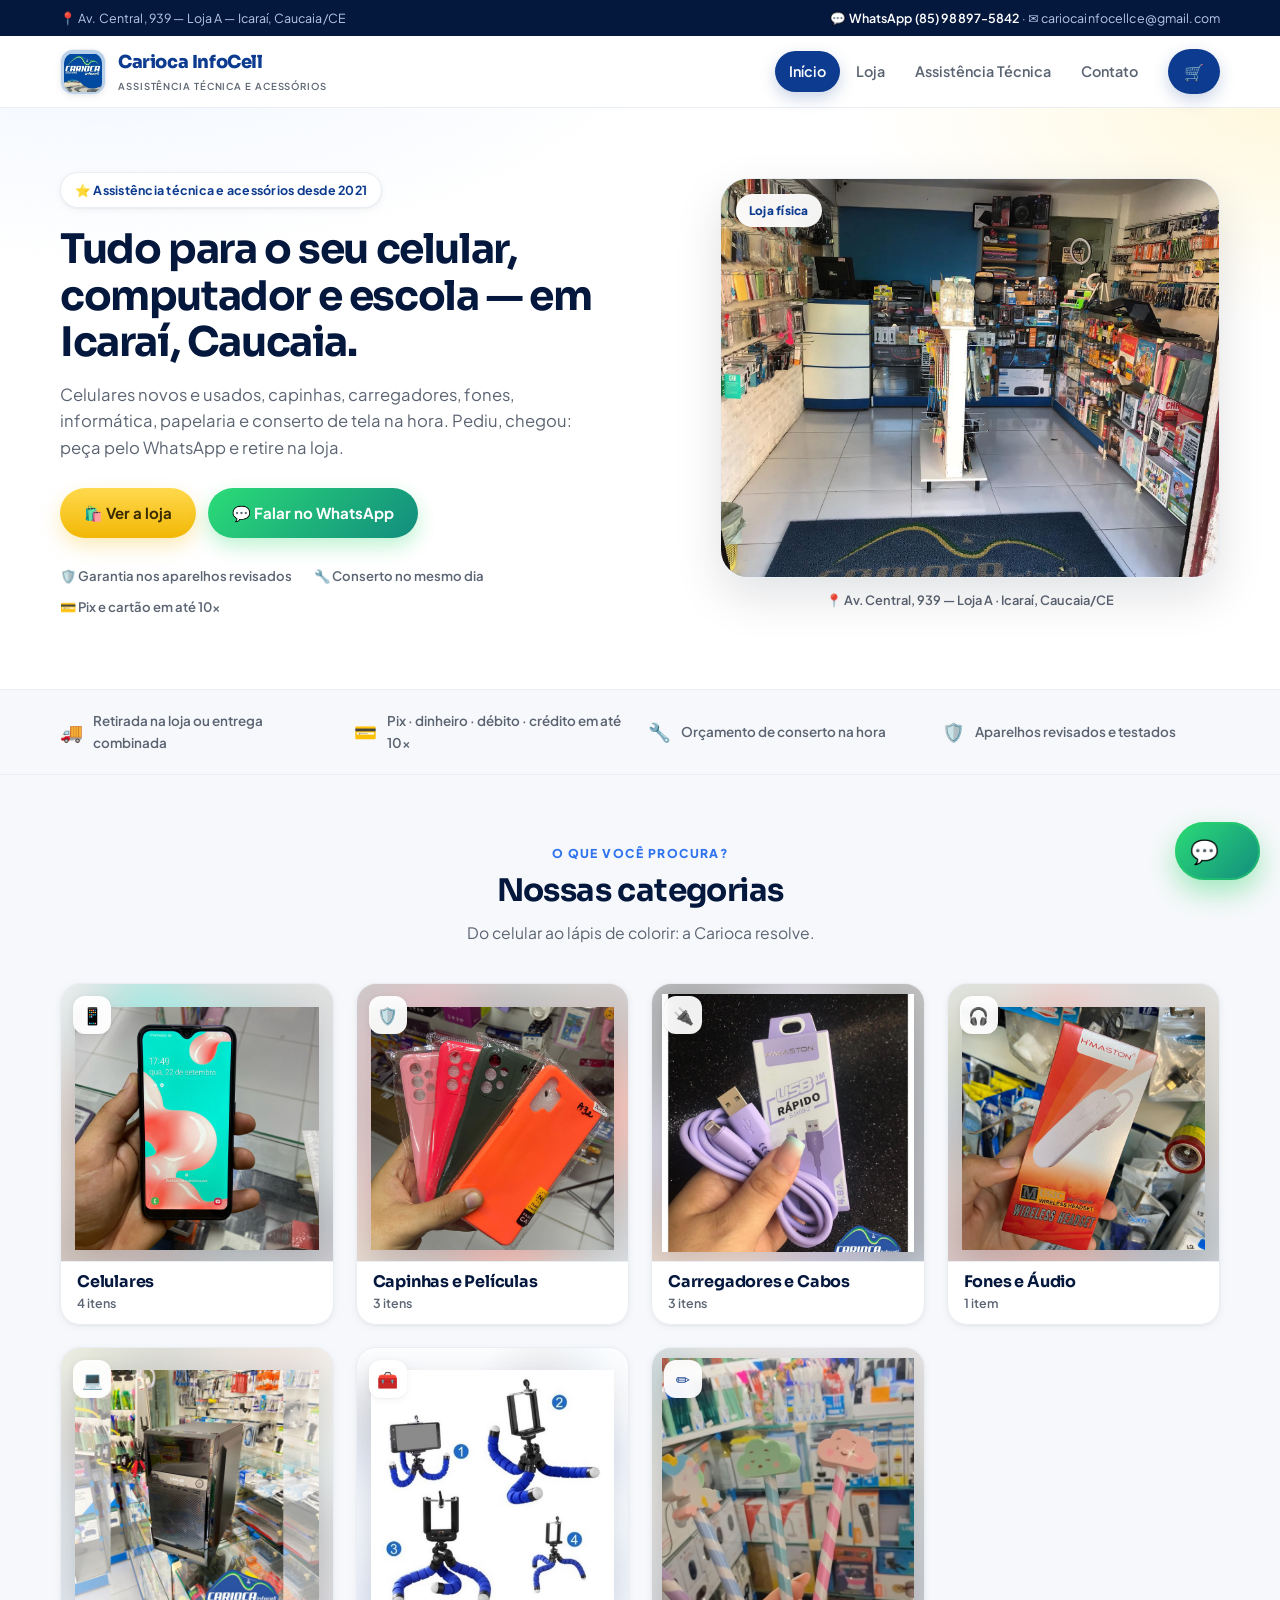
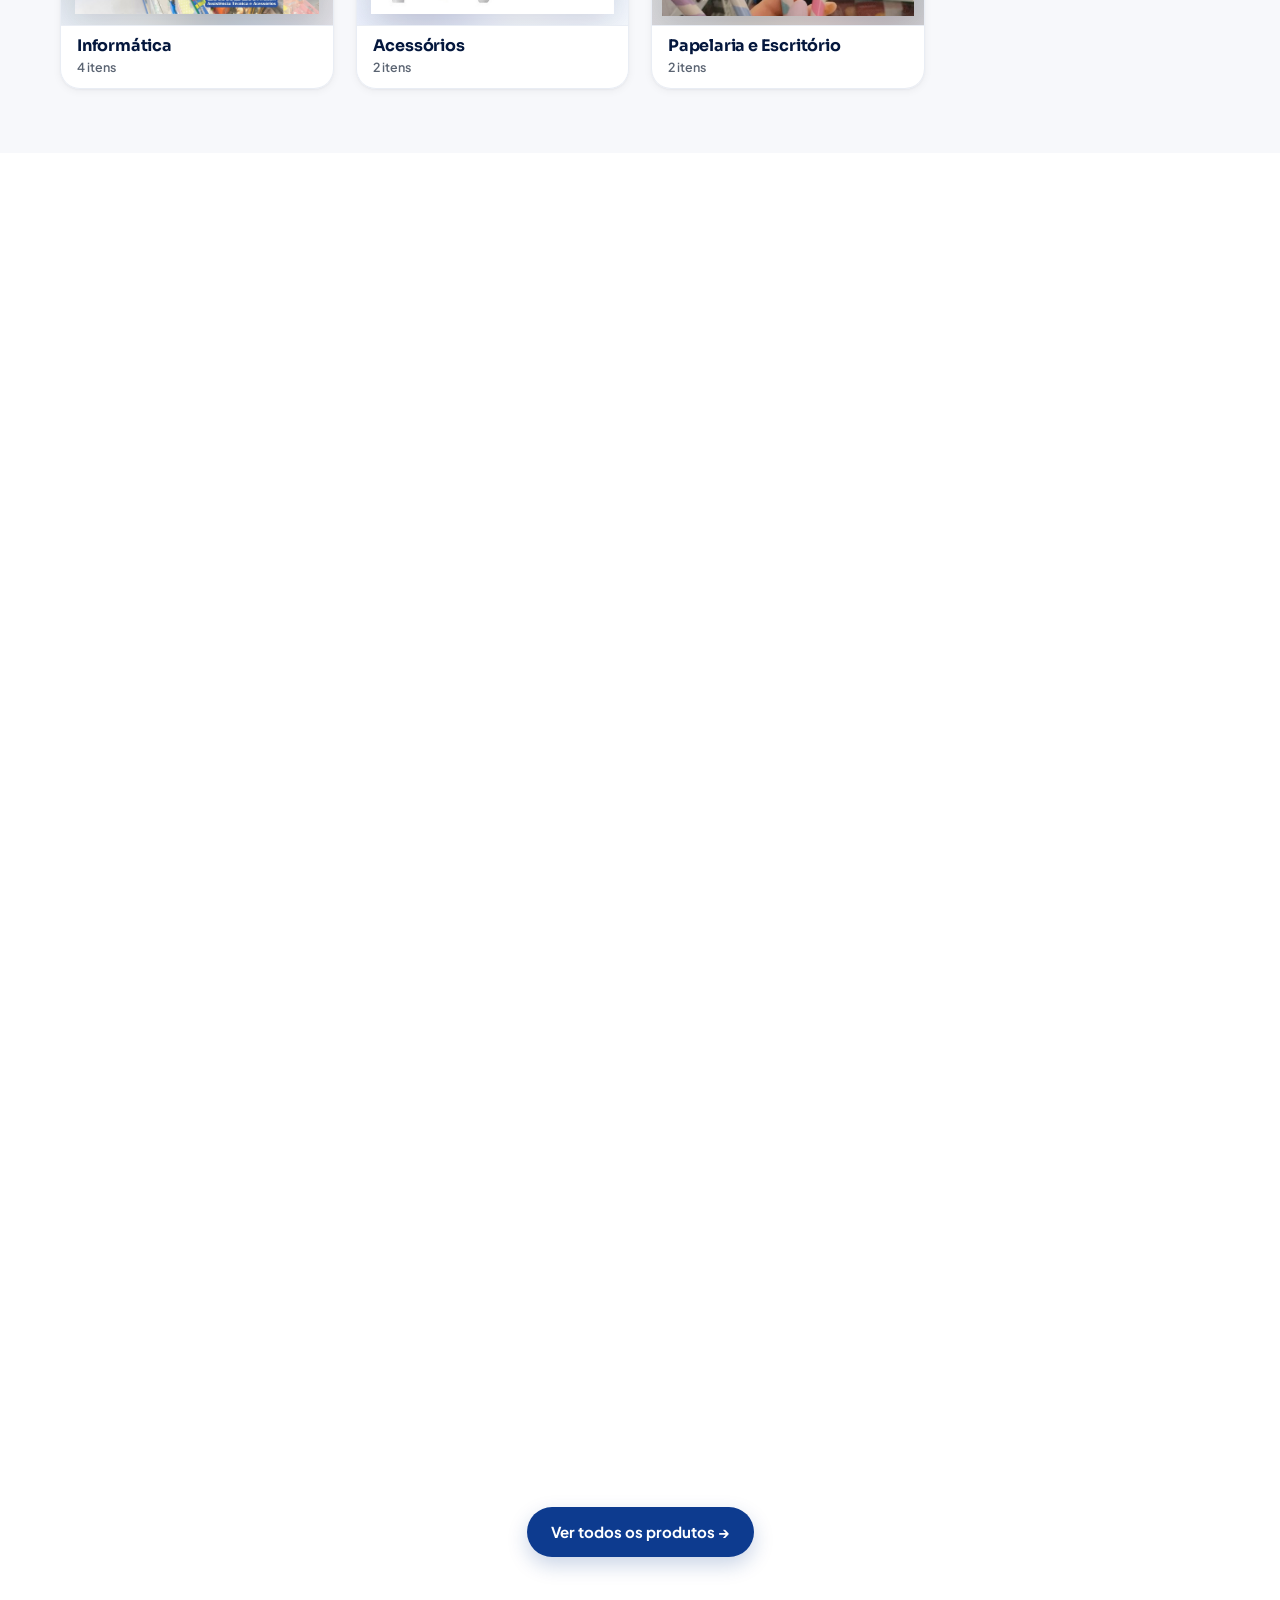
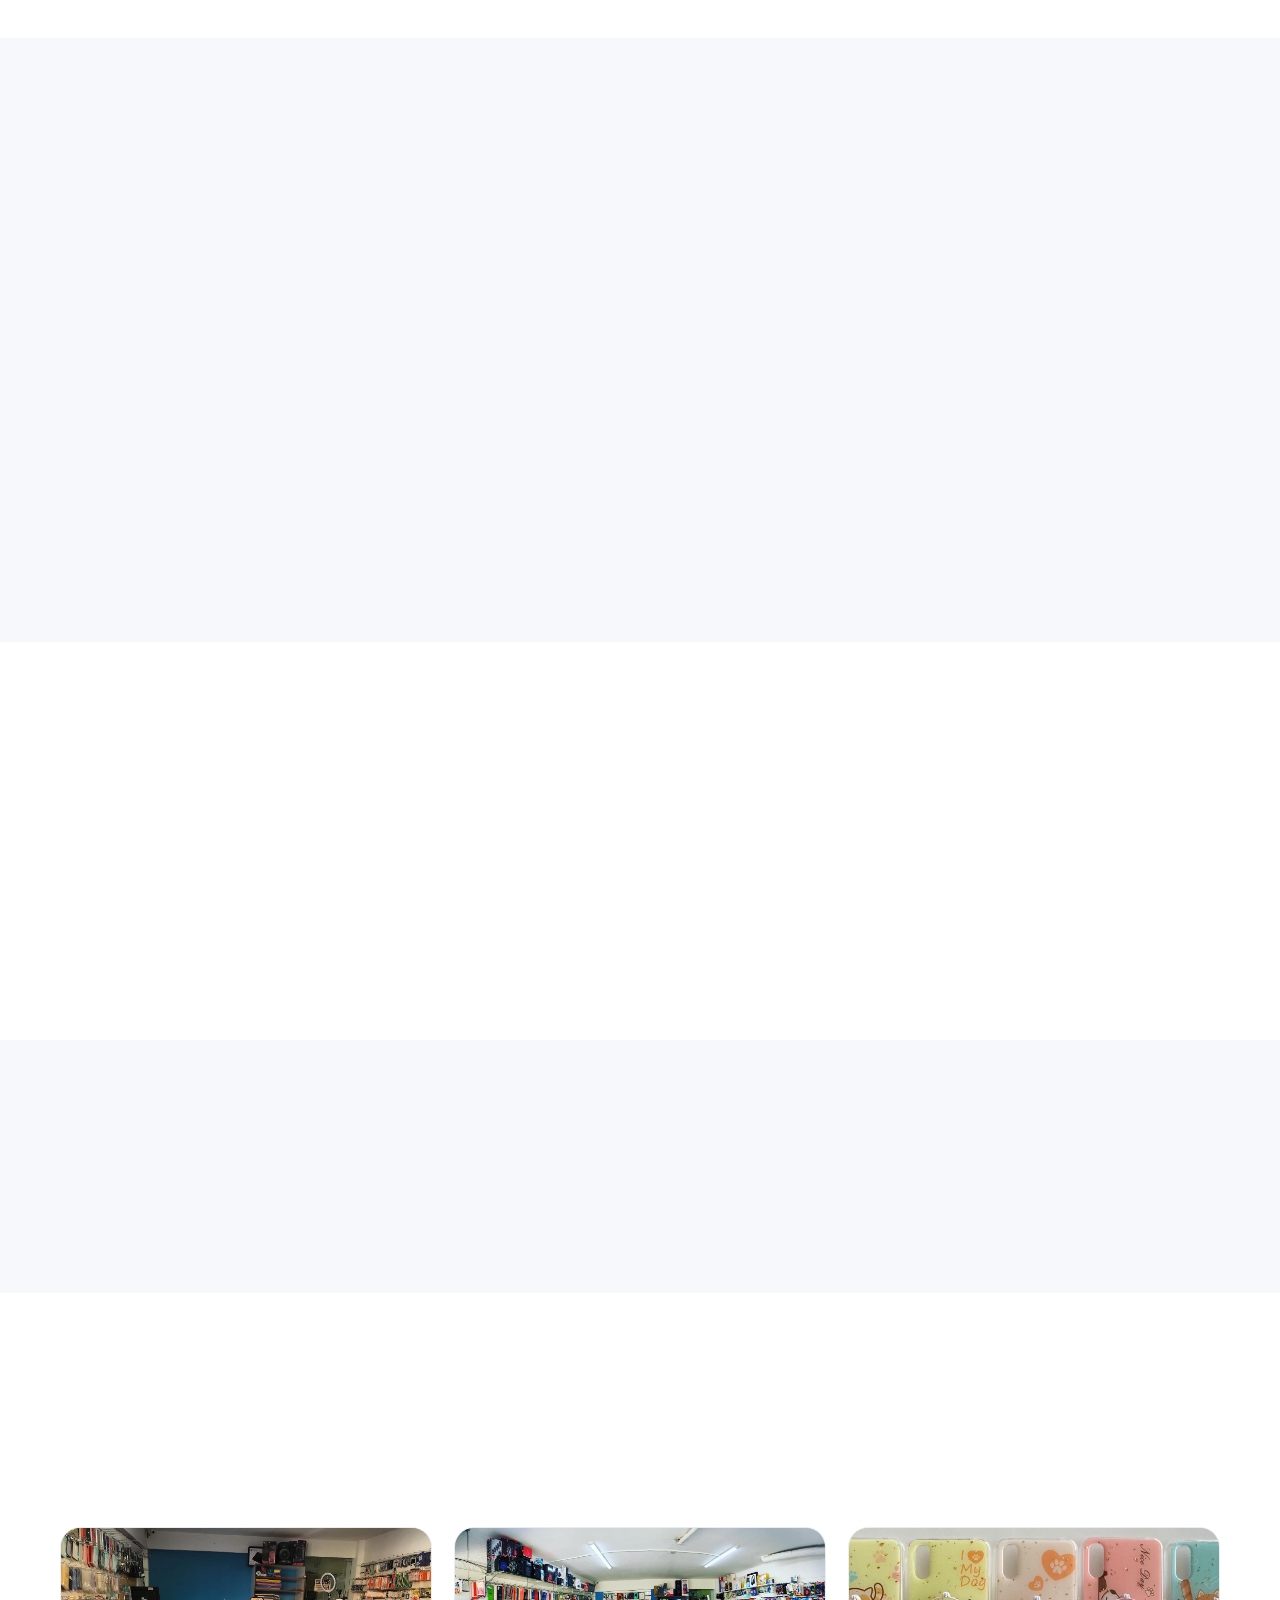
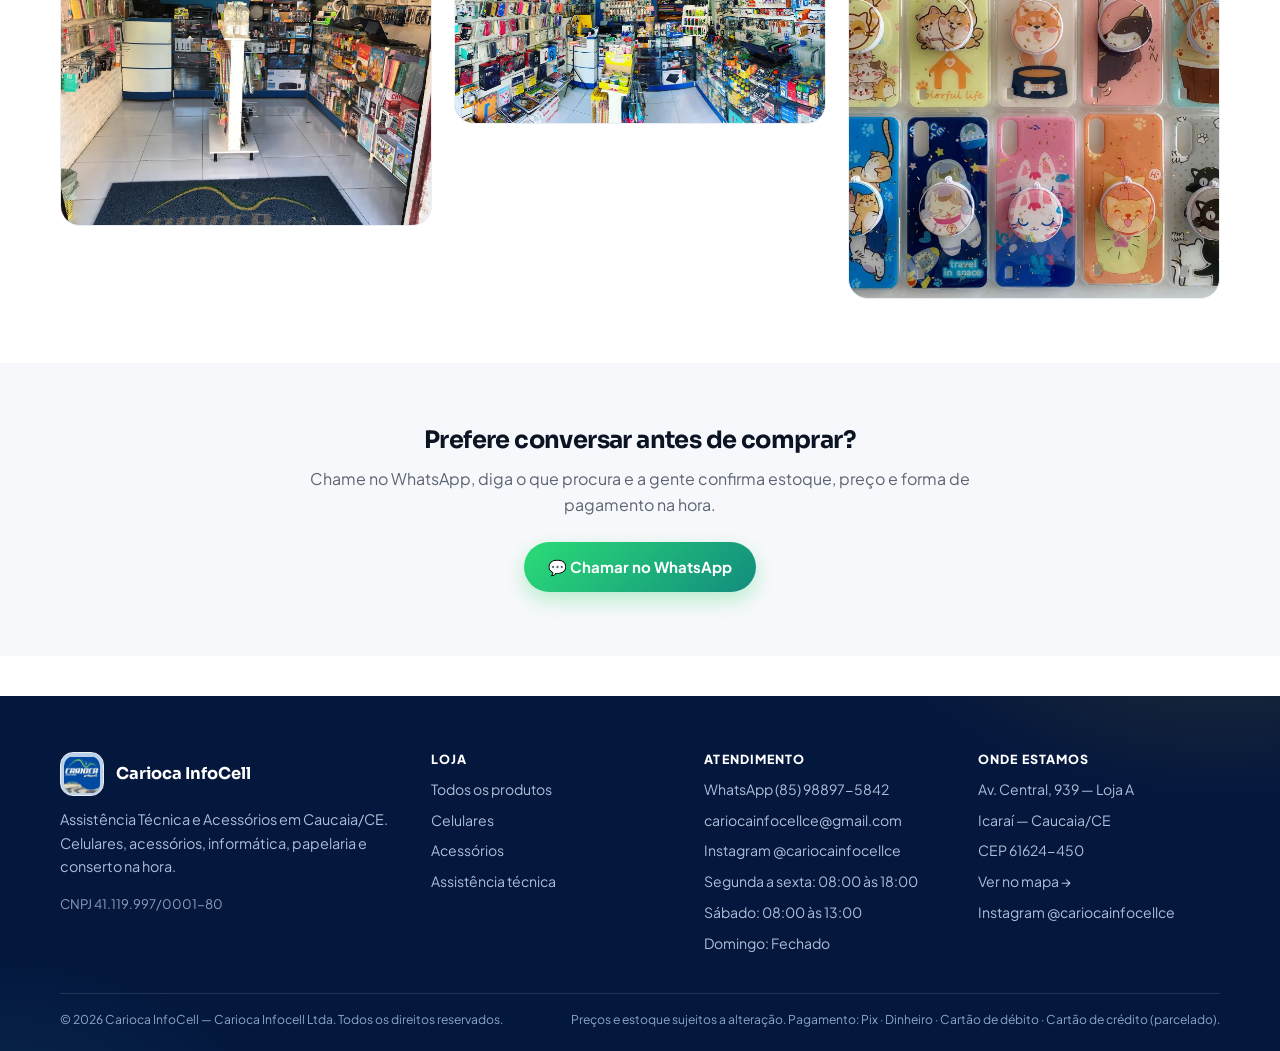
==== commit fb52f36c: "Hero: foto interna inteira (sem corte) e ajustes de enquadramento" ====
--- a/index.html
+++ b/index.html
@@ -10,7 +10,7 @@
 <meta property="og:description" content="Celulares, acessórios, informática e conserto na hora. Av. Central, 939 — Icaraí, Caucaia/CE.">
 <meta property="og:type" content="website">
 <link rel="icon" href="assets/img/logo.jpg">
-<link rel="stylesheet" href="assets/css/style.css?v=5">
+<link rel="stylesheet" href="assets/css/style.css?v=7">
 </head>
 <body data-page="inicio">
 <div id="topo"></div>
@@ -38,8 +38,8 @@
     <div class="hero-card">
       <span class="nota">Loja física</span>
       <div class="foto">
-        <span class="foto-bg" style="background-image:url(&quot;assets/img/loja-fachada.jpg&quot;)" aria-hidden="true"></span>
-        <img src="assets/img/loja-fachada.jpg" alt="Fachada da Carioca InfoCell à noite, com o letreiro iluminado" decoding="async">
+        <span class="foto-bg" style="background-image:url(&quot;assets/img/loja-interior.jpg&quot;)" aria-hidden="true"></span>
+        <img src="assets/img/loja-interior.jpg" alt="Interior da loja Carioca InfoCell, com as prateleiras de acessórios e o balcão" decoding="async">
       </div>
       <span class="local">📍 Av. Central, 939 — Loja A · Icaraí, Caucaia/CE</span>
     </div>
@@ -96,7 +96,7 @@
       </ol>
       <a class="btn btn-zap" target="_blank" rel="noopener" href="#" id="zapServico">💬 Pedir orçamento agora</a>
     </div>
-    <div class="foto">
+    <div class="foto" style="aspect-ratio:7/6">
       <span class="foto-bg" style="background-image:url(&quot;assets/img/assistencia-tela.jpg&quot;)" aria-hidden="true"></span>
       <img src="assets/img/assistencia-tela.jpg" alt="Celular com a tela quebrada e o mesmo aparelho depois do conserto" decoding="async">
     </div>
--- a/assets/css/style.css
+++ b/assets/css/style.css
@@ -80,7 +80,8 @@
 .card .foto{background:radial-gradient(120% 90% at 50% 30%,#fff 0%,#f4f7fc 62%,#e9eef7 100%);border:1px solid var(--linha);border-radius:var(--r-lg)}
 .card .foto img{padding:14px;object-fit:contain}
 /* ambiente (hero, serviço): a foto preenche a moldura — sem faixa desfocada */
-.hero-card .foto img{object-fit:cover;object-position:center 46%;padding:0}
+/* hero: moldura 9:16 igual à foto original -> aparece inteira, sem corte e sem faixa */
+.hero-card .foto img{object-fit:cover;object-position:center;padding:0}
 .two .foto img{object-fit:cover;object-position:center;padding:0}
 /* galeria de ambiente: preenche o quadro (foto de ambiente tolera recorte) */
 .grade > .foto img{object-fit:cover;padding:0}
@@ -190,13 +191,13 @@
 .hero-btns{display:flex;flex-wrap:wrap;gap:12px;margin-bottom:26px}
 .hero-selos{display:flex;flex-wrap:wrap;gap:10px 22px;font-size:.82rem;color:var(--txt-2);font-weight:600}
 .hero-selos span{display:inline-flex;align-items:center;gap:6px}
-.hero-card{position:relative}
+.hero-card{position:relative;width:100%;max-width:500px;margin-left:auto}
 .hero-card .nota{
   position:absolute;top:16px;left:16px;z-index:5;background:rgba(255,255,255,.94);
   backdrop-filter:blur(8px);color:var(--azul);font-weight:800;font-size:.74rem;
   padding:7px 13px;border-radius:999px;box-shadow:var(--sh-2);letter-spacing:.02em
 }
-.hero-card .foto{border-radius:var(--r-xl);aspect-ratio:4/5;box-shadow:var(--sh-3)}
+.hero-card .foto{border-radius:var(--r-xl);aspect-ratio:5/4;box-shadow:var(--sh-3)}
 .hero-card .local{
   display:block;margin-top:12px;font-size:.8rem;color:var(--txt-2);font-weight:600;text-align:center
 }
@@ -482,7 +483,7 @@
 @media(max-width:980px){
   .hero .wrap,.detalhe,.two,.carrinho-grid{grid-template-columns:1fr}
   .hero{padding:48px 0 56px}
-  .hero-card{max-width:440px;margin:0 auto;width:100%}
+  .hero-card{max-width:360px;margin:0 auto;width:100%}
   .g4,.g3{grid-template-columns:repeat(2,1fr)}
   .faixa .wrap{grid-template-columns:repeat(2,1fr)}
   footer.site .cols{grid-template-columns:1fr 1fr}
